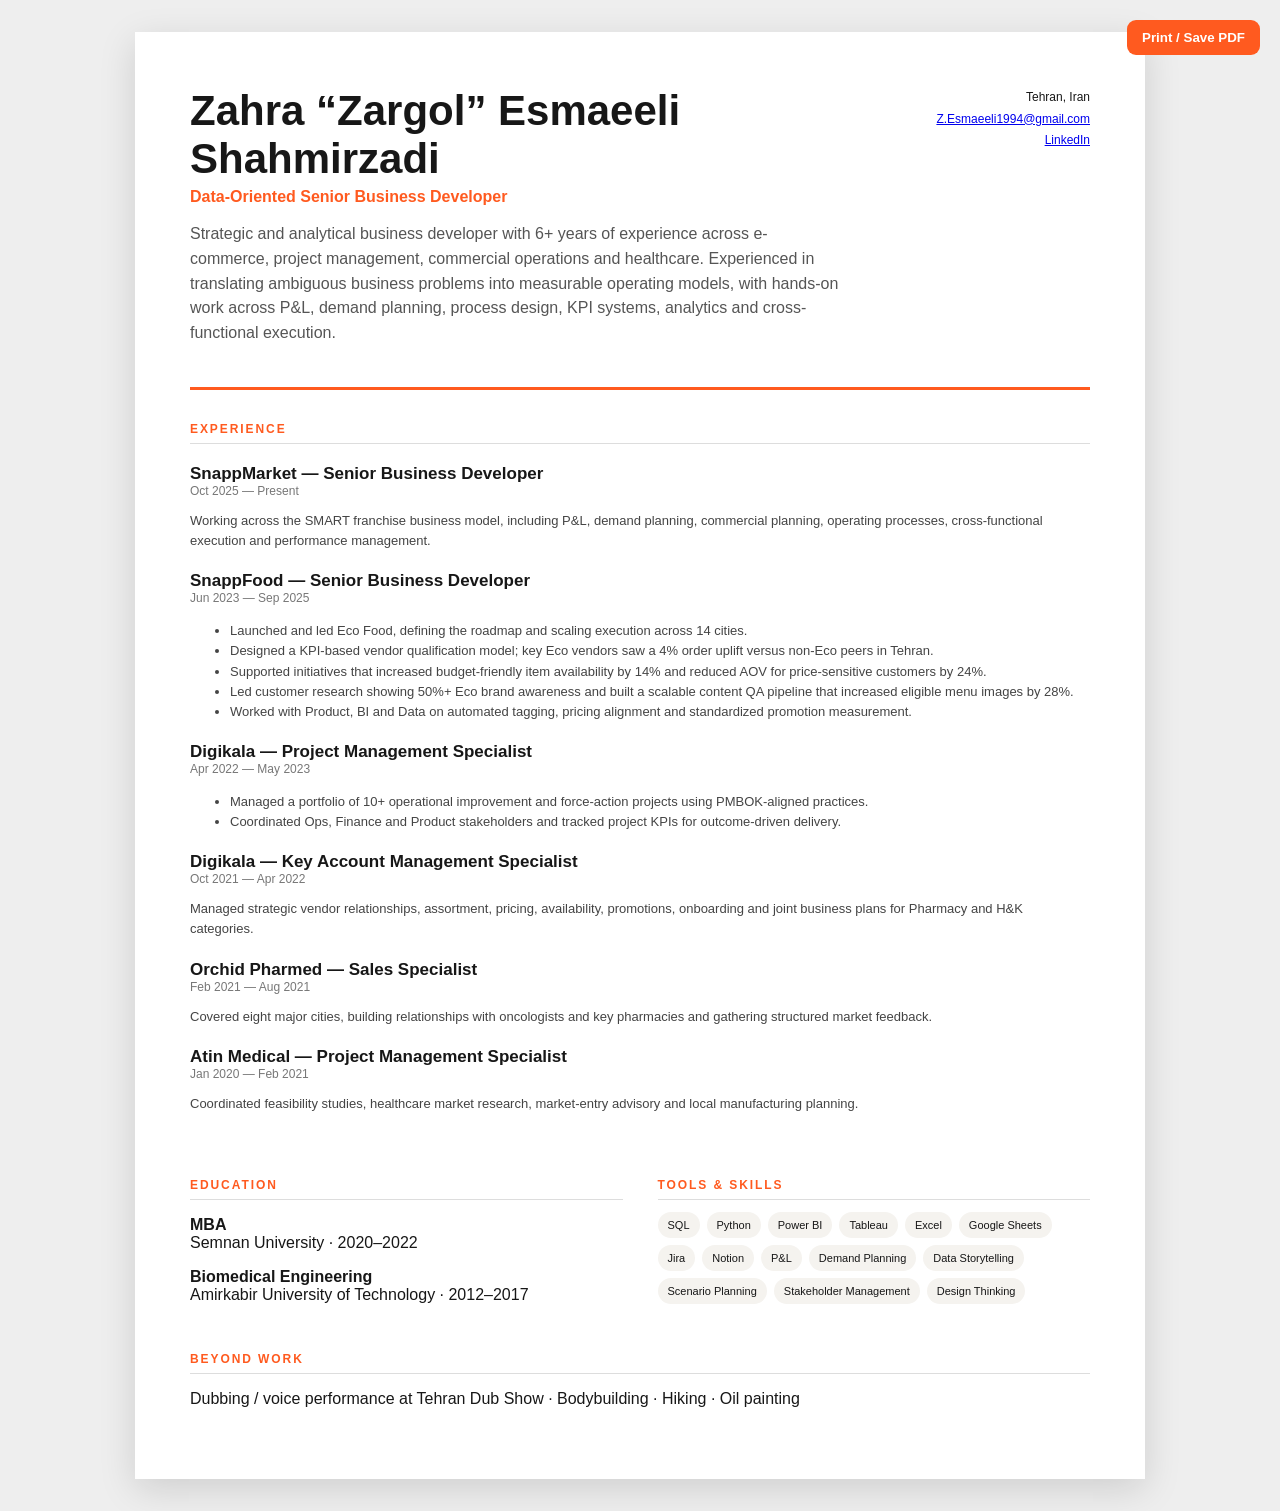
==== resume.html @ 5ae8bd81 "Add files via upload" ====
<!DOCTYPE html><html lang="en"><head><meta charset="UTF-8"><meta name="viewport" content="width=device-width,initial-scale=1"><title>Zargol — Resume</title><style>body{font-family:Arial,sans-serif;margin:0;color:#171717;background:#eee}.page{max-width:900px;margin:32px auto;background:white;padding:55px;box-shadow:0 10px 35px #0002}.head{display:grid;grid-template-columns:1fr auto;gap:25px;border-bottom:3px solid #ff5a1f;padding-bottom:25px}.head h1{font-size:42px;margin:0}.head h2{font-size:16px;color:#ff5a1f;margin:5px 0}.head p{max-width:650px;color:#555;line-height:1.55}.contact{text-align:right;font-size:12px;line-height:1.8}.section{margin-top:32px}.section h3{font-size:12px;letter-spacing:.16em;color:#ff5a1f;border-bottom:1px solid #ddd;padding-bottom:7px}.job{margin:20px 0}.job h4{margin:0;font-size:17px}.meta{color:#777;font-size:12px}.job p,.job li{font-size:13px;line-height:1.55;color:#444}.cols{display:grid;grid-template-columns:1fr 1fr;gap:35px}.tags{display:flex;flex-wrap:wrap;gap:7px}.tags span{background:#f5f3ef;padding:7px 10px;border-radius:99px;font-size:11px}.print{position:fixed;right:20px;top:20px;background:#ff5a1f;color:#fff;border:0;padding:10px 15px;border-radius:9px;font-weight:bold;cursor:pointer}@media print{body{background:#fff}.page{box-shadow:none;margin:0;max-width:none;padding:25px}.print{display:none}}@media(max-width:700px){.page{margin:0;padding:25px}.head,.cols{grid-template-columns:1fr}.contact{text-align:left}}</style></head><body><button class="print" onclick="print()">Print / Save PDF</button><div class="page"><div class="head"><div><h1>Zahra “Zargol” Esmaeeli Shahmirzadi</h1><h2>Data-Oriented Senior Business Developer</h2><p>Strategic and analytical business developer with 6+ years of experience across e-commerce, project management, commercial operations and healthcare. Experienced in translating ambiguous business problems into measurable operating models, with hands-on work across P&L, demand planning, process design, KPI systems, analytics and cross-functional execution.</p></div><div class="contact">Tehran, Iran<br><a href="mailto:Z.Esmaeeli1994@gmail.com">Z.Esmaeeli1994@gmail.com</a><br><a href="https://www.linkedin.com/in/zahra-esmaeeli-shahmirzadi-a668a59b">LinkedIn</a></div></div><div class="section"><h3>EXPERIENCE</h3><div class="job"><h4>SnappMarket — Senior Business Developer</h4><div class="meta">Oct 2025 — Present</div><p>Working across the SMART franchise business model, including P&L, demand planning, commercial planning, operating processes, cross-functional execution and performance management.</p></div><div class="job"><h4>SnappFood — Senior Business Developer</h4><div class="meta">Jun 2023 — Sep 2025</div><ul><li>Launched and led Eco Food, defining the roadmap and scaling execution across 14 cities.</li><li>Designed a KPI-based vendor qualification model; key Eco vendors saw a 4% order uplift versus non-Eco peers in Tehran.</li><li>Supported initiatives that increased budget-friendly item availability by 14% and reduced AOV for price-sensitive customers by 24%.</li><li>Led customer research showing 50%+ Eco brand awareness and built a scalable content QA pipeline that increased eligible menu images by 28%.</li><li>Worked with Product, BI and Data on automated tagging, pricing alignment and standardized promotion measurement.</li></ul></div><div class="job"><h4>Digikala — Project Management Specialist</h4><div class="meta">Apr 2022 — May 2023</div><ul><li>Managed a portfolio of 10+ operational improvement and force-action projects using PMBOK-aligned practices.</li><li>Coordinated Ops, Finance and Product stakeholders and tracked project KPIs for outcome-driven delivery.</li></ul></div><div class="job"><h4>Digikala — Key Account Management Specialist</h4><div class="meta">Oct 2021 — Apr 2022</div><p>Managed strategic vendor relationships, assortment, pricing, availability, promotions, onboarding and joint business plans for Pharmacy and H&K categories.</p></div><div class="job"><h4>Orchid Pharmed — Sales Specialist</h4><div class="meta">Feb 2021 — Aug 2021</div><p>Covered eight major cities, building relationships with oncologists and key pharmacies and gathering structured market feedback.</p></div><div class="job"><h4>Atin Medical — Project Management Specialist</h4><div class="meta">Jan 2020 — Feb 2021</div><p>Coordinated feasibility studies, healthcare market research, market-entry advisory and local manufacturing planning.</p></div></div><div class="cols"><div class="section"><h3>EDUCATION</h3><p><b>MBA</b><br>Semnan University · 2020–2022</p><p><b>Biomedical Engineering</b><br>Amirkabir University of Technology · 2012–2017</p></div><div class="section"><h3>TOOLS & SKILLS</h3><div class="tags"><span>SQL</span><span>Python</span><span>Power BI</span><span>Tableau</span><span>Excel</span><span>Google Sheets</span><span>Jira</span><span>Notion</span><span>P&L</span><span>Demand Planning</span><span>Data Storytelling</span><span>Scenario Planning</span><span>Stakeholder Management</span><span>Design Thinking</span></div></div></div><div class="section"><h3>BEYOND WORK</h3><p>Dubbing / voice performance at Tehran Dub Show · Bodybuilding · Hiking · Oil painting</p></div></div></body></html>
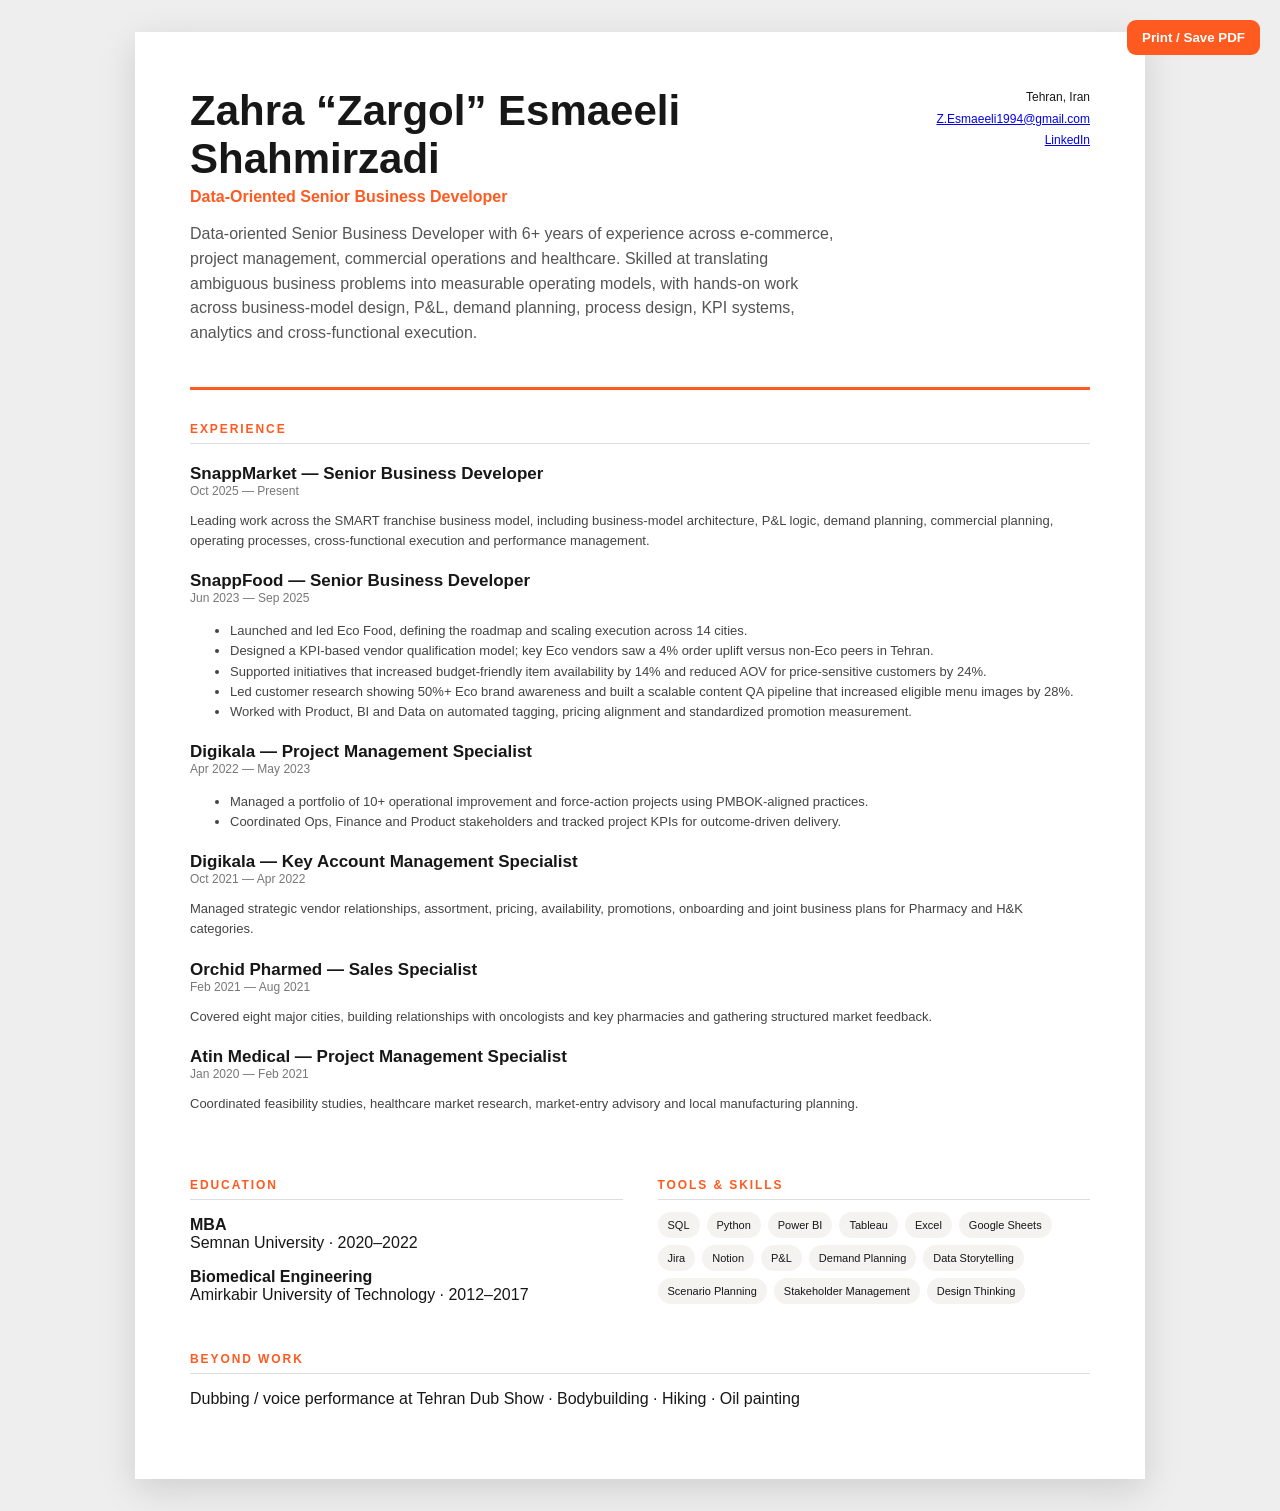
==== commit aca33be2: "Add files via upload" ====
--- a/resume.html
+++ b/resume.html
@@ -1 +1 @@
-<!DOCTYPE html><html lang="en"><head><meta charset="UTF-8"><meta name="viewport" content="width=device-width,initial-scale=1"><title>Zargol — Resume</title><style>body{font-family:Arial,sans-serif;margin:0;color:#171717;background:#eee}.page{max-width:900px;margin:32px auto;background:white;padding:55px;box-shadow:0 10px 35px #0002}.head{display:grid;grid-template-columns:1fr auto;gap:25px;border-bottom:3px solid #ff5a1f;padding-bottom:25px}.head h1{font-size:42px;margin:0}.head h2{font-size:16px;color:#ff5a1f;margin:5px 0}.head p{max-width:650px;color:#555;line-height:1.55}.contact{text-align:right;font-size:12px;line-height:1.8}.section{margin-top:32px}.section h3{font-size:12px;letter-spacing:.16em;color:#ff5a1f;border-bottom:1px solid #ddd;padding-bottom:7px}.job{margin:20px 0}.job h4{margin:0;font-size:17px}.meta{color:#777;font-size:12px}.job p,.job li{font-size:13px;line-height:1.55;color:#444}.cols{display:grid;grid-template-columns:1fr 1fr;gap:35px}.tags{display:flex;flex-wrap:wrap;gap:7px}.tags span{background:#f5f3ef;padding:7px 10px;border-radius:99px;font-size:11px}.print{position:fixed;right:20px;top:20px;background:#ff5a1f;color:#fff;border:0;padding:10px 15px;border-radius:9px;font-weight:bold;cursor:pointer}@media print{body{background:#fff}.page{box-shadow:none;margin:0;max-width:none;padding:25px}.print{display:none}}@media(max-width:700px){.page{margin:0;padding:25px}.head,.cols{grid-template-columns:1fr}.contact{text-align:left}}</style></head><body><button class="print" onclick="print()">Print / Save PDF</button><div class="page"><div class="head"><div><h1>Zahra “Zargol” Esmaeeli Shahmirzadi</h1><h2>Data-Oriented Senior Business Developer</h2><p>Strategic and analytical business developer with 6+ years of experience across e-commerce, project management, commercial operations and healthcare. Experienced in translating ambiguous business problems into measurable operating models, with hands-on work across P&L, demand planning, process design, KPI systems, analytics and cross-functional execution.</p></div><div class="contact">Tehran, Iran<br><a href="mailto:Z.Esmaeeli1994@gmail.com">Z.Esmaeeli1994@gmail.com</a><br><a href="https://www.linkedin.com/in/zahra-esmaeeli-shahmirzadi-a668a59b">LinkedIn</a></div></div><div class="section"><h3>EXPERIENCE</h3><div class="job"><h4>SnappMarket — Senior Business Developer</h4><div class="meta">Oct 2025 — Present</div><p>Working across the SMART franchise business model, including P&L, demand planning, commercial planning, operating processes, cross-functional execution and performance management.</p></div><div class="job"><h4>SnappFood — Senior Business Developer</h4><div class="meta">Jun 2023 — Sep 2025</div><ul><li>Launched and led Eco Food, defining the roadmap and scaling execution across 14 cities.</li><li>Designed a KPI-based vendor qualification model; key Eco vendors saw a 4% order uplift versus non-Eco peers in Tehran.</li><li>Supported initiatives that increased budget-friendly item availability by 14% and reduced AOV for price-sensitive customers by 24%.</li><li>Led customer research showing 50%+ Eco brand awareness and built a scalable content QA pipeline that increased eligible menu images by 28%.</li><li>Worked with Product, BI and Data on automated tagging, pricing alignment and standardized promotion measurement.</li></ul></div><div class="job"><h4>Digikala — Project Management Specialist</h4><div class="meta">Apr 2022 — May 2023</div><ul><li>Managed a portfolio of 10+ operational improvement and force-action projects using PMBOK-aligned practices.</li><li>Coordinated Ops, Finance and Product stakeholders and tracked project KPIs for outcome-driven delivery.</li></ul></div><div class="job"><h4>Digikala — Key Account Management Specialist</h4><div class="meta">Oct 2021 — Apr 2022</div><p>Managed strategic vendor relationships, assortment, pricing, availability, promotions, onboarding and joint business plans for Pharmacy and H&K categories.</p></div><div class="job"><h4>Orchid Pharmed — Sales Specialist</h4><div class="meta">Feb 2021 — Aug 2021</div><p>Covered eight major cities, building relationships with oncologists and key pharmacies and gathering structured market feedback.</p></div><div class="job"><h4>Atin Medical — Project Management Specialist</h4><div class="meta">Jan 2020 — Feb 2021</div><p>Coordinated feasibility studies, healthcare market research, market-entry advisory and local manufacturing planning.</p></div></div><div class="cols"><div class="section"><h3>EDUCATION</h3><p><b>MBA</b><br>Semnan University · 2020–2022</p><p><b>Biomedical Engineering</b><br>Amirkabir University of Technology · 2012–2017</p></div><div class="section"><h3>TOOLS & SKILLS</h3><div class="tags"><span>SQL</span><span>Python</span><span>Power BI</span><span>Tableau</span><span>Excel</span><span>Google Sheets</span><span>Jira</span><span>Notion</span><span>P&L</span><span>Demand Planning</span><span>Data Storytelling</span><span>Scenario Planning</span><span>Stakeholder Management</span><span>Design Thinking</span></div></div></div><div class="section"><h3>BEYOND WORK</h3><p>Dubbing / voice performance at Tehran Dub Show · Bodybuilding · Hiking · Oil painting</p></div></div></body></html>
+<!DOCTYPE html><html lang="en"><head><meta charset="UTF-8"><meta name="viewport" content="width=device-width,initial-scale=1"><title>Zargol — Resume</title><style>body{font-family:Arial,sans-serif;margin:0;color:#171717;background:#eee}.page{max-width:900px;margin:32px auto;background:white;padding:55px;box-shadow:0 10px 35px #0002}.head{display:grid;grid-template-columns:1fr auto;gap:25px;border-bottom:3px solid #ff5a1f;padding-bottom:25px}.head h1{font-size:42px;margin:0}.head h2{font-size:16px;color:#ff5a1f;margin:5px 0}.head p{max-width:650px;color:#555;line-height:1.55}.contact{text-align:right;font-size:12px;line-height:1.8}.section{margin-top:32px}.section h3{font-size:12px;letter-spacing:.16em;color:#ff5a1f;border-bottom:1px solid #ddd;padding-bottom:7px}.job{margin:20px 0}.job h4{margin:0;font-size:17px}.meta{color:#777;font-size:12px}.job p,.job li{font-size:13px;line-height:1.55;color:#444}.cols{display:grid;grid-template-columns:1fr 1fr;gap:35px}.tags{display:flex;flex-wrap:wrap;gap:7px}.tags span{background:#f5f3ef;padding:7px 10px;border-radius:99px;font-size:11px}.print{position:fixed;right:20px;top:20px;background:#ff5a1f;color:#fff;border:0;padding:10px 15px;border-radius:9px;font-weight:bold;cursor:pointer}@media print{body{background:#fff}.page{box-shadow:none;margin:0;max-width:none;padding:25px}.print{display:none}}@media(max-width:700px){.page{margin:0;padding:25px}.head,.cols{grid-template-columns:1fr}.contact{text-align:left}}</style></head><body><button class="print" onclick="print()">Print / Save PDF</button><div class="page"><div class="head"><div><h1>Zahra “Zargol” Esmaeeli Shahmirzadi</h1><h2>Data-Oriented Senior Business Developer</h2><p>Data-oriented Senior Business Developer with 6+ years of experience across e-commerce, project management, commercial operations and healthcare. Skilled at translating ambiguous business problems into measurable operating models, with hands-on work across business-model design, P&L, demand planning, process design, KPI systems, analytics and cross-functional execution.</p></div><div class="contact">Tehran, Iran<br><a href="mailto:Z.Esmaeeli1994@gmail.com">Z.Esmaeeli1994@gmail.com</a><br><a href="https://www.linkedin.com/in/zahra-esmaeeli-shahmirzadi-a668a59b">LinkedIn</a></div></div><div class="section"><h3>EXPERIENCE</h3><div class="job"><h4>SnappMarket — Senior Business Developer</h4><div class="meta">Oct 2025 — Present</div><p>Leading work across the SMART franchise business model, including business-model architecture, P&L logic, demand planning, commercial planning, operating processes, cross-functional execution and performance management.</p></div><div class="job"><h4>SnappFood — Senior Business Developer</h4><div class="meta">Jun 2023 — Sep 2025</div><ul><li>Launched and led Eco Food, defining the roadmap and scaling execution across 14 cities.</li><li>Designed a KPI-based vendor qualification model; key Eco vendors saw a 4% order uplift versus non-Eco peers in Tehran.</li><li>Supported initiatives that increased budget-friendly item availability by 14% and reduced AOV for price-sensitive customers by 24%.</li><li>Led customer research showing 50%+ Eco brand awareness and built a scalable content QA pipeline that increased eligible menu images by 28%.</li><li>Worked with Product, BI and Data on automated tagging, pricing alignment and standardized promotion measurement.</li></ul></div><div class="job"><h4>Digikala — Project Management Specialist</h4><div class="meta">Apr 2022 — May 2023</div><ul><li>Managed a portfolio of 10+ operational improvement and force-action projects using PMBOK-aligned practices.</li><li>Coordinated Ops, Finance and Product stakeholders and tracked project KPIs for outcome-driven delivery.</li></ul></div><div class="job"><h4>Digikala — Key Account Management Specialist</h4><div class="meta">Oct 2021 — Apr 2022</div><p>Managed strategic vendor relationships, assortment, pricing, availability, promotions, onboarding and joint business plans for Pharmacy and H&K categories.</p></div><div class="job"><h4>Orchid Pharmed — Sales Specialist</h4><div class="meta">Feb 2021 — Aug 2021</div><p>Covered eight major cities, building relationships with oncologists and key pharmacies and gathering structured market feedback.</p></div><div class="job"><h4>Atin Medical — Project Management Specialist</h4><div class="meta">Jan 2020 — Feb 2021</div><p>Coordinated feasibility studies, healthcare market research, market-entry advisory and local manufacturing planning.</p></div></div><div class="cols"><div class="section"><h3>EDUCATION</h3><p><b>MBA</b><br>Semnan University · 2020–2022</p><p><b>Biomedical Engineering</b><br>Amirkabir University of Technology · 2012–2017</p></div><div class="section"><h3>TOOLS & SKILLS</h3><div class="tags"><span>SQL</span><span>Python</span><span>Power BI</span><span>Tableau</span><span>Excel</span><span>Google Sheets</span><span>Jira</span><span>Notion</span><span>P&L</span><span>Demand Planning</span><span>Data Storytelling</span><span>Scenario Planning</span><span>Stakeholder Management</span><span>Design Thinking</span></div></div></div><div class="section"><h3>BEYOND WORK</h3><p>Dubbing / voice performance at Tehran Dub Show · Bodybuilding · Hiking · Oil painting</p></div></div></body></html>
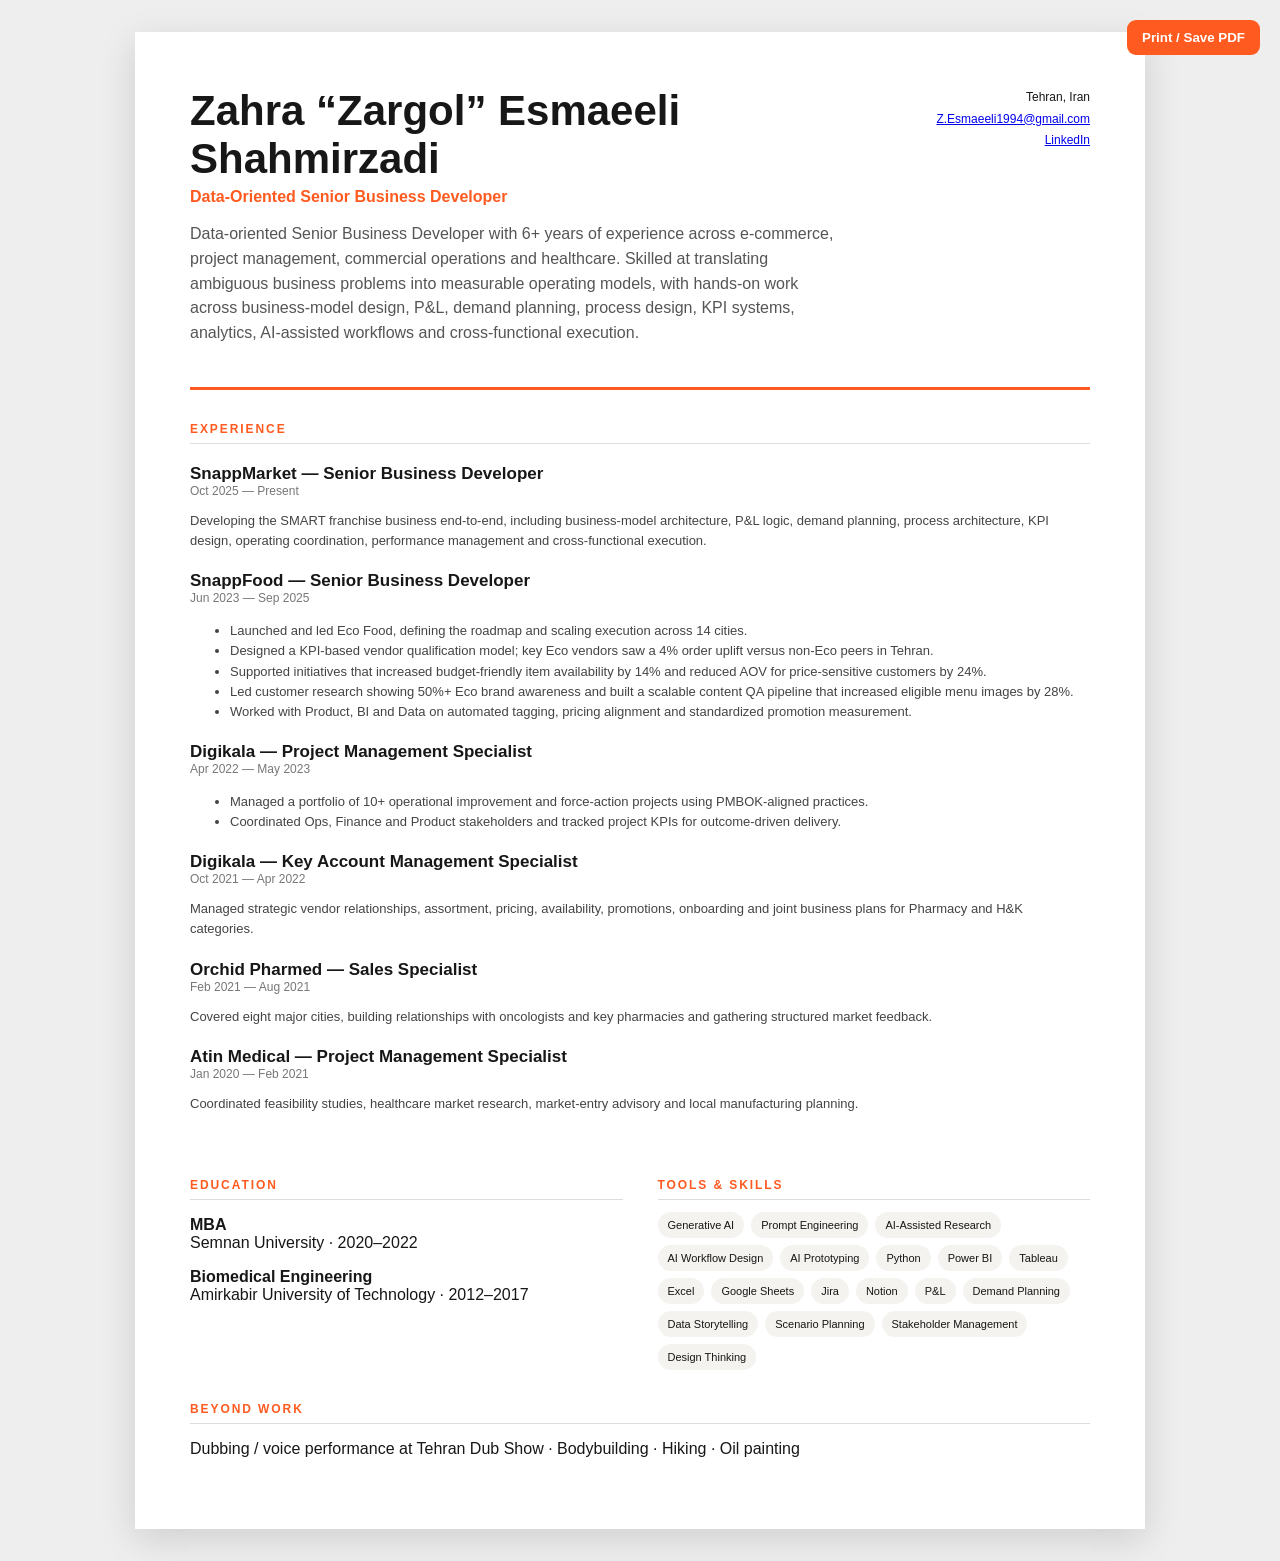
==== commit 94cfc5bf: "Add files via upload" ====
--- a/resume.html
+++ b/resume.html
@@ -1 +1 @@
-<!DOCTYPE html><html lang="en"><head><meta charset="UTF-8"><meta name="viewport" content="width=device-width,initial-scale=1"><title>Zargol — Resume</title><style>body{font-family:Arial,sans-serif;margin:0;color:#171717;background:#eee}.page{max-width:900px;margin:32px auto;background:white;padding:55px;box-shadow:0 10px 35px #0002}.head{display:grid;grid-template-columns:1fr auto;gap:25px;border-bottom:3px solid #ff5a1f;padding-bottom:25px}.head h1{font-size:42px;margin:0}.head h2{font-size:16px;color:#ff5a1f;margin:5px 0}.head p{max-width:650px;color:#555;line-height:1.55}.contact{text-align:right;font-size:12px;line-height:1.8}.section{margin-top:32px}.section h3{font-size:12px;letter-spacing:.16em;color:#ff5a1f;border-bottom:1px solid #ddd;padding-bottom:7px}.job{margin:20px 0}.job h4{margin:0;font-size:17px}.meta{color:#777;font-size:12px}.job p,.job li{font-size:13px;line-height:1.55;color:#444}.cols{display:grid;grid-template-columns:1fr 1fr;gap:35px}.tags{display:flex;flex-wrap:wrap;gap:7px}.tags span{background:#f5f3ef;padding:7px 10px;border-radius:99px;font-size:11px}.print{position:fixed;right:20px;top:20px;background:#ff5a1f;color:#fff;border:0;padding:10px 15px;border-radius:9px;font-weight:bold;cursor:pointer}@media print{body{background:#fff}.page{box-shadow:none;margin:0;max-width:none;padding:25px}.print{display:none}}@media(max-width:700px){.page{margin:0;padding:25px}.head,.cols{grid-template-columns:1fr}.contact{text-align:left}}</style></head><body><button class="print" onclick="print()">Print / Save PDF</button><div class="page"><div class="head"><div><h1>Zahra “Zargol” Esmaeeli Shahmirzadi</h1><h2>Data-Oriented Senior Business Developer</h2><p>Data-oriented Senior Business Developer with 6+ years of experience across e-commerce, project management, commercial operations and healthcare. Skilled at translating ambiguous business problems into measurable operating models, with hands-on work across business-model design, P&L, demand planning, process design, KPI systems, analytics and cross-functional execution.</p></div><div class="contact">Tehran, Iran<br><a href="mailto:Z.Esmaeeli1994@gmail.com">Z.Esmaeeli1994@gmail.com</a><br><a href="https://www.linkedin.com/in/zahra-esmaeeli-shahmirzadi-a668a59b">LinkedIn</a></div></div><div class="section"><h3>EXPERIENCE</h3><div class="job"><h4>SnappMarket — Senior Business Developer</h4><div class="meta">Oct 2025 — Present</div><p>Leading work across the SMART franchise business model, including business-model architecture, P&L logic, demand planning, commercial planning, operating processes, cross-functional execution and performance management.</p></div><div class="job"><h4>SnappFood — Senior Business Developer</h4><div class="meta">Jun 2023 — Sep 2025</div><ul><li>Launched and led Eco Food, defining the roadmap and scaling execution across 14 cities.</li><li>Designed a KPI-based vendor qualification model; key Eco vendors saw a 4% order uplift versus non-Eco peers in Tehran.</li><li>Supported initiatives that increased budget-friendly item availability by 14% and reduced AOV for price-sensitive customers by 24%.</li><li>Led customer research showing 50%+ Eco brand awareness and built a scalable content QA pipeline that increased eligible menu images by 28%.</li><li>Worked with Product, BI and Data on automated tagging, pricing alignment and standardized promotion measurement.</li></ul></div><div class="job"><h4>Digikala — Project Management Specialist</h4><div class="meta">Apr 2022 — May 2023</div><ul><li>Managed a portfolio of 10+ operational improvement and force-action projects using PMBOK-aligned practices.</li><li>Coordinated Ops, Finance and Product stakeholders and tracked project KPIs for outcome-driven delivery.</li></ul></div><div class="job"><h4>Digikala — Key Account Management Specialist</h4><div class="meta">Oct 2021 — Apr 2022</div><p>Managed strategic vendor relationships, assortment, pricing, availability, promotions, onboarding and joint business plans for Pharmacy and H&K categories.</p></div><div class="job"><h4>Orchid Pharmed — Sales Specialist</h4><div class="meta">Feb 2021 — Aug 2021</div><p>Covered eight major cities, building relationships with oncologists and key pharmacies and gathering structured market feedback.</p></div><div class="job"><h4>Atin Medical — Project Management Specialist</h4><div class="meta">Jan 2020 — Feb 2021</div><p>Coordinated feasibility studies, healthcare market research, market-entry advisory and local manufacturing planning.</p></div></div><div class="cols"><div class="section"><h3>EDUCATION</h3><p><b>MBA</b><br>Semnan University · 2020–2022</p><p><b>Biomedical Engineering</b><br>Amirkabir University of Technology · 2012–2017</p></div><div class="section"><h3>TOOLS & SKILLS</h3><div class="tags"><span>SQL</span><span>Python</span><span>Power BI</span><span>Tableau</span><span>Excel</span><span>Google Sheets</span><span>Jira</span><span>Notion</span><span>P&L</span><span>Demand Planning</span><span>Data Storytelling</span><span>Scenario Planning</span><span>Stakeholder Management</span><span>Design Thinking</span></div></div></div><div class="section"><h3>BEYOND WORK</h3><p>Dubbing / voice performance at Tehran Dub Show · Bodybuilding · Hiking · Oil painting</p></div></div></body></html>
+<!DOCTYPE html><html lang="en"><head><meta charset="UTF-8"><meta name="viewport" content="width=device-width,initial-scale=1"><title>Zargol — Resume</title><style>body{font-family:Arial,sans-serif;margin:0;color:#171717;background:#eee}.page{max-width:900px;margin:32px auto;background:white;padding:55px;box-shadow:0 10px 35px #0002}.head{display:grid;grid-template-columns:1fr auto;gap:25px;border-bottom:3px solid #ff5a1f;padding-bottom:25px}.head h1{font-size:42px;margin:0}.head h2{font-size:16px;color:#ff5a1f;margin:5px 0}.head p{max-width:650px;color:#555;line-height:1.55}.contact{text-align:right;font-size:12px;line-height:1.8}.section{margin-top:32px}.section h3{font-size:12px;letter-spacing:.16em;color:#ff5a1f;border-bottom:1px solid #ddd;padding-bottom:7px}.job{margin:20px 0}.job h4{margin:0;font-size:17px}.meta{color:#777;font-size:12px}.job p,.job li{font-size:13px;line-height:1.55;color:#444}.cols{display:grid;grid-template-columns:1fr 1fr;gap:35px}.tags{display:flex;flex-wrap:wrap;gap:7px}.tags span{background:#f5f3ef;padding:7px 10px;border-radius:99px;font-size:11px}.print{position:fixed;right:20px;top:20px;background:#ff5a1f;color:#fff;border:0;padding:10px 15px;border-radius:9px;font-weight:bold;cursor:pointer}@media print{body{background:#fff}.page{box-shadow:none;margin:0;max-width:none;padding:25px}.print{display:none}}@media(max-width:700px){.page{margin:0;padding:25px}.head,.cols{grid-template-columns:1fr}.contact{text-align:left}}</style></head><body><button class="print" onclick="print()">Print / Save PDF</button><div class="page"><div class="head"><div><h1>Zahra “Zargol” Esmaeeli Shahmirzadi</h1><h2>Data-Oriented Senior Business Developer</h2><p>Data-oriented Senior Business Developer with 6+ years of experience across e-commerce, project management, commercial operations and healthcare. Skilled at translating ambiguous business problems into measurable operating models, with hands-on work across business-model design, P&L, demand planning, process design, KPI systems, analytics, AI-assisted workflows and cross-functional execution.</p></div><div class="contact">Tehran, Iran<br><a href="mailto:Z.Esmaeeli1994@gmail.com">Z.Esmaeeli1994@gmail.com</a><br><a href="https://www.linkedin.com/in/zahra-esmaeeli-shahmirzadi-a668a59b">LinkedIn</a></div></div><div class="section"><h3>EXPERIENCE</h3><div class="job"><h4>SnappMarket — Senior Business Developer</h4><div class="meta">Oct 2025 — Present</div><p>Developing the SMART franchise business end-to-end, including business-model architecture, P&L logic, demand planning, process architecture, KPI design, operating coordination, performance management and cross-functional execution.</p></div><div class="job"><h4>SnappFood — Senior Business Developer</h4><div class="meta">Jun 2023 — Sep 2025</div><ul><li>Launched and led Eco Food, defining the roadmap and scaling execution across 14 cities.</li><li>Designed a KPI-based vendor qualification model; key Eco vendors saw a 4% order uplift versus non-Eco peers in Tehran.</li><li>Supported initiatives that increased budget-friendly item availability by 14% and reduced AOV for price-sensitive customers by 24%.</li><li>Led customer research showing 50%+ Eco brand awareness and built a scalable content QA pipeline that increased eligible menu images by 28%.</li><li>Worked with Product, BI and Data on automated tagging, pricing alignment and standardized promotion measurement.</li></ul></div><div class="job"><h4>Digikala — Project Management Specialist</h4><div class="meta">Apr 2022 — May 2023</div><ul><li>Managed a portfolio of 10+ operational improvement and force-action projects using PMBOK-aligned practices.</li><li>Coordinated Ops, Finance and Product stakeholders and tracked project KPIs for outcome-driven delivery.</li></ul></div><div class="job"><h4>Digikala — Key Account Management Specialist</h4><div class="meta">Oct 2021 — Apr 2022</div><p>Managed strategic vendor relationships, assortment, pricing, availability, promotions, onboarding and joint business plans for Pharmacy and H&K categories.</p></div><div class="job"><h4>Orchid Pharmed — Sales Specialist</h4><div class="meta">Feb 2021 — Aug 2021</div><p>Covered eight major cities, building relationships with oncologists and key pharmacies and gathering structured market feedback.</p></div><div class="job"><h4>Atin Medical — Project Management Specialist</h4><div class="meta">Jan 2020 — Feb 2021</div><p>Coordinated feasibility studies, healthcare market research, market-entry advisory and local manufacturing planning.</p></div></div><div class="cols"><div class="section"><h3>EDUCATION</h3><p><b>MBA</b><br>Semnan University · 2020–2022</p><p><b>Biomedical Engineering</b><br>Amirkabir University of Technology · 2012–2017</p></div><div class="section"><h3>TOOLS & SKILLS</h3><div class="tags"><span>Generative AI</span><span>Prompt Engineering</span><span>AI-Assisted Research</span><span>AI Workflow Design</span><span>AI Prototyping</span><span>Python</span><span>Power BI</span><span>Tableau</span><span>Excel</span><span>Google Sheets</span><span>Jira</span><span>Notion</span><span>P&L</span><span>Demand Planning</span><span>Data Storytelling</span><span>Scenario Planning</span><span>Stakeholder Management</span><span>Design Thinking</span></div></div></div><div class="section"><h3>BEYOND WORK</h3><p>Dubbing / voice performance at Tehran Dub Show · Bodybuilding · Hiking · Oil painting</p></div></div></body></html>
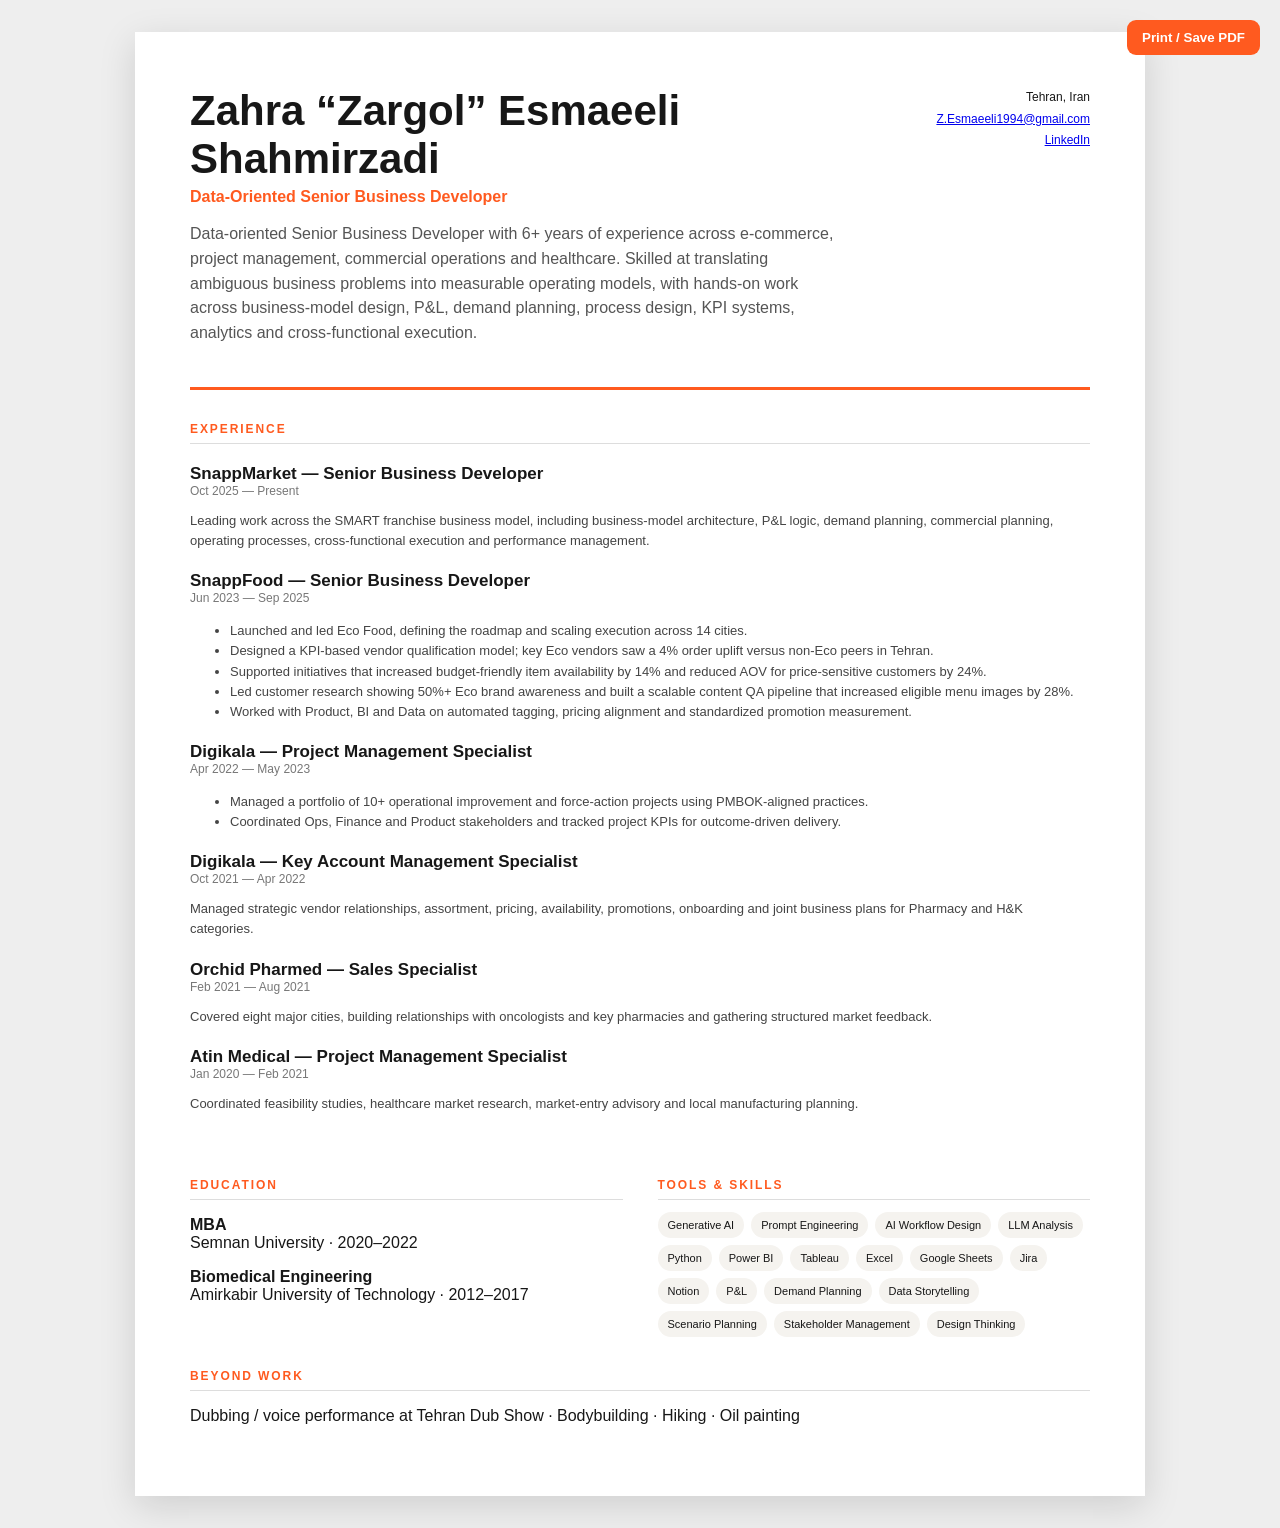
==== commit a1956962: "Add files via upload" ====
--- a/resume.html
+++ b/resume.html
@@ -1 +1 @@
-<!DOCTYPE html><html lang="en"><head><meta charset="UTF-8"><meta name="viewport" content="width=device-width,initial-scale=1"><title>Zargol — Resume</title><style>body{font-family:Arial,sans-serif;margin:0;color:#171717;background:#eee}.page{max-width:900px;margin:32px auto;background:white;padding:55px;box-shadow:0 10px 35px #0002}.head{display:grid;grid-template-columns:1fr auto;gap:25px;border-bottom:3px solid #ff5a1f;padding-bottom:25px}.head h1{font-size:42px;margin:0}.head h2{font-size:16px;color:#ff5a1f;margin:5px 0}.head p{max-width:650px;color:#555;line-height:1.55}.contact{text-align:right;font-size:12px;line-height:1.8}.section{margin-top:32px}.section h3{font-size:12px;letter-spacing:.16em;color:#ff5a1f;border-bottom:1px solid #ddd;padding-bottom:7px}.job{margin:20px 0}.job h4{margin:0;font-size:17px}.meta{color:#777;font-size:12px}.job p,.job li{font-size:13px;line-height:1.55;color:#444}.cols{display:grid;grid-template-columns:1fr 1fr;gap:35px}.tags{display:flex;flex-wrap:wrap;gap:7px}.tags span{background:#f5f3ef;padding:7px 10px;border-radius:99px;font-size:11px}.print{position:fixed;right:20px;top:20px;background:#ff5a1f;color:#fff;border:0;padding:10px 15px;border-radius:9px;font-weight:bold;cursor:pointer}@media print{body{background:#fff}.page{box-shadow:none;margin:0;max-width:none;padding:25px}.print{display:none}}@media(max-width:700px){.page{margin:0;padding:25px}.head,.cols{grid-template-columns:1fr}.contact{text-align:left}}</style></head><body><button class="print" onclick="print()">Print / Save PDF</button><div class="page"><div class="head"><div><h1>Zahra “Zargol” Esmaeeli Shahmirzadi</h1><h2>Data-Oriented Senior Business Developer</h2><p>Data-oriented Senior Business Developer with 6+ years of experience across e-commerce, project management, commercial operations and healthcare. Skilled at translating ambiguous business problems into measurable operating models, with hands-on work across business-model design, P&L, demand planning, process design, KPI systems, analytics, AI-assisted workflows and cross-functional execution.</p></div><div class="contact">Tehran, Iran<br><a href="mailto:Z.Esmaeeli1994@gmail.com">Z.Esmaeeli1994@gmail.com</a><br><a href="https://www.linkedin.com/in/zahra-esmaeeli-shahmirzadi-a668a59b">LinkedIn</a></div></div><div class="section"><h3>EXPERIENCE</h3><div class="job"><h4>SnappMarket — Senior Business Developer</h4><div class="meta">Oct 2025 — Present</div><p>Developing the SMART franchise business end-to-end, including business-model architecture, P&L logic, demand planning, process architecture, KPI design, operating coordination, performance management and cross-functional execution.</p></div><div class="job"><h4>SnappFood — Senior Business Developer</h4><div class="meta">Jun 2023 — Sep 2025</div><ul><li>Launched and led Eco Food, defining the roadmap and scaling execution across 14 cities.</li><li>Designed a KPI-based vendor qualification model; key Eco vendors saw a 4% order uplift versus non-Eco peers in Tehran.</li><li>Supported initiatives that increased budget-friendly item availability by 14% and reduced AOV for price-sensitive customers by 24%.</li><li>Led customer research showing 50%+ Eco brand awareness and built a scalable content QA pipeline that increased eligible menu images by 28%.</li><li>Worked with Product, BI and Data on automated tagging, pricing alignment and standardized promotion measurement.</li></ul></div><div class="job"><h4>Digikala — Project Management Specialist</h4><div class="meta">Apr 2022 — May 2023</div><ul><li>Managed a portfolio of 10+ operational improvement and force-action projects using PMBOK-aligned practices.</li><li>Coordinated Ops, Finance and Product stakeholders and tracked project KPIs for outcome-driven delivery.</li></ul></div><div class="job"><h4>Digikala — Key Account Management Specialist</h4><div class="meta">Oct 2021 — Apr 2022</div><p>Managed strategic vendor relationships, assortment, pricing, availability, promotions, onboarding and joint business plans for Pharmacy and H&K categories.</p></div><div class="job"><h4>Orchid Pharmed — Sales Specialist</h4><div class="meta">Feb 2021 — Aug 2021</div><p>Covered eight major cities, building relationships with oncologists and key pharmacies and gathering structured market feedback.</p></div><div class="job"><h4>Atin Medical — Project Management Specialist</h4><div class="meta">Jan 2020 — Feb 2021</div><p>Coordinated feasibility studies, healthcare market research, market-entry advisory and local manufacturing planning.</p></div></div><div class="cols"><div class="section"><h3>EDUCATION</h3><p><b>MBA</b><br>Semnan University · 2020–2022</p><p><b>Biomedical Engineering</b><br>Amirkabir University of Technology · 2012–2017</p></div><div class="section"><h3>TOOLS & SKILLS</h3><div class="tags"><span>Generative AI</span><span>Prompt Engineering</span><span>AI-Assisted Research</span><span>AI Workflow Design</span><span>AI Prototyping</span><span>Python</span><span>Power BI</span><span>Tableau</span><span>Excel</span><span>Google Sheets</span><span>Jira</span><span>Notion</span><span>P&L</span><span>Demand Planning</span><span>Data Storytelling</span><span>Scenario Planning</span><span>Stakeholder Management</span><span>Design Thinking</span></div></div></div><div class="section"><h3>BEYOND WORK</h3><p>Dubbing / voice performance at Tehran Dub Show · Bodybuilding · Hiking · Oil painting</p></div></div></body></html>
+<!DOCTYPE html><html lang="en"><head><meta charset="UTF-8"><meta name="viewport" content="width=device-width,initial-scale=1"><title>Zargol — Resume</title><style>body{font-family:Arial,sans-serif;margin:0;color:#171717;background:#eee}.page{max-width:900px;margin:32px auto;background:white;padding:55px;box-shadow:0 10px 35px #0002}.head{display:grid;grid-template-columns:1fr auto;gap:25px;border-bottom:3px solid #ff5a1f;padding-bottom:25px}.head h1{font-size:42px;margin:0}.head h2{font-size:16px;color:#ff5a1f;margin:5px 0}.head p{max-width:650px;color:#555;line-height:1.55}.contact{text-align:right;font-size:12px;line-height:1.8}.section{margin-top:32px}.section h3{font-size:12px;letter-spacing:.16em;color:#ff5a1f;border-bottom:1px solid #ddd;padding-bottom:7px}.job{margin:20px 0}.job h4{margin:0;font-size:17px}.meta{color:#777;font-size:12px}.job p,.job li{font-size:13px;line-height:1.55;color:#444}.cols{display:grid;grid-template-columns:1fr 1fr;gap:35px}.tags{display:flex;flex-wrap:wrap;gap:7px}.tags span{background:#f5f3ef;padding:7px 10px;border-radius:99px;font-size:11px}.print{position:fixed;right:20px;top:20px;background:#ff5a1f;color:#fff;border:0;padding:10px 15px;border-radius:9px;font-weight:bold;cursor:pointer}@media print{body{background:#fff}.page{box-shadow:none;margin:0;max-width:none;padding:25px}.print{display:none}}@media(max-width:700px){.page{margin:0;padding:25px}.head,.cols{grid-template-columns:1fr}.contact{text-align:left}}</style></head><body><button class="print" onclick="print()">Print / Save PDF</button><div class="page"><div class="head"><div><h1>Zahra “Zargol” Esmaeeli Shahmirzadi</h1><h2>Data-Oriented Senior Business Developer</h2><p>Data-oriented Senior Business Developer with 6+ years of experience across e-commerce, project management, commercial operations and healthcare. Skilled at translating ambiguous business problems into measurable operating models, with hands-on work across business-model design, P&L, demand planning, process design, KPI systems, analytics and cross-functional execution.</p></div><div class="contact">Tehran, Iran<br><a href="mailto:Z.Esmaeeli1994@gmail.com">Z.Esmaeeli1994@gmail.com</a><br><a href="https://www.linkedin.com/in/zahra-esmaeeli-shahmirzadi-a668a59b">LinkedIn</a></div></div><div class="section"><h3>EXPERIENCE</h3><div class="job"><h4>SnappMarket — Senior Business Developer</h4><div class="meta">Oct 2025 — Present</div><p>Leading work across the SMART franchise business model, including business-model architecture, P&L logic, demand planning, commercial planning, operating processes, cross-functional execution and performance management.</p></div><div class="job"><h4>SnappFood — Senior Business Developer</h4><div class="meta">Jun 2023 — Sep 2025</div><ul><li>Launched and led Eco Food, defining the roadmap and scaling execution across 14 cities.</li><li>Designed a KPI-based vendor qualification model; key Eco vendors saw a 4% order uplift versus non-Eco peers in Tehran.</li><li>Supported initiatives that increased budget-friendly item availability by 14% and reduced AOV for price-sensitive customers by 24%.</li><li>Led customer research showing 50%+ Eco brand awareness and built a scalable content QA pipeline that increased eligible menu images by 28%.</li><li>Worked with Product, BI and Data on automated tagging, pricing alignment and standardized promotion measurement.</li></ul></div><div class="job"><h4>Digikala — Project Management Specialist</h4><div class="meta">Apr 2022 — May 2023</div><ul><li>Managed a portfolio of 10+ operational improvement and force-action projects using PMBOK-aligned practices.</li><li>Coordinated Ops, Finance and Product stakeholders and tracked project KPIs for outcome-driven delivery.</li></ul></div><div class="job"><h4>Digikala — Key Account Management Specialist</h4><div class="meta">Oct 2021 — Apr 2022</div><p>Managed strategic vendor relationships, assortment, pricing, availability, promotions, onboarding and joint business plans for Pharmacy and H&K categories.</p></div><div class="job"><h4>Orchid Pharmed — Sales Specialist</h4><div class="meta">Feb 2021 — Aug 2021</div><p>Covered eight major cities, building relationships with oncologists and key pharmacies and gathering structured market feedback.</p></div><div class="job"><h4>Atin Medical — Project Management Specialist</h4><div class="meta">Jan 2020 — Feb 2021</div><p>Coordinated feasibility studies, healthcare market research, market-entry advisory and local manufacturing planning.</p></div></div><div class="cols"><div class="section"><h3>EDUCATION</h3><p><b>MBA</b><br>Semnan University · 2020–2022</p><p><b>Biomedical Engineering</b><br>Amirkabir University of Technology · 2012–2017</p></div><div class="section"><h3>TOOLS & SKILLS</h3><div class="tags"><span>Generative AI</span><span>Prompt Engineering</span><span>AI Workflow Design</span><span>LLM Analysis</span><span>Python</span><span>Power BI</span><span>Tableau</span><span>Excel</span><span>Google Sheets</span><span>Jira</span><span>Notion</span><span>P&L</span><span>Demand Planning</span><span>Data Storytelling</span><span>Scenario Planning</span><span>Stakeholder Management</span><span>Design Thinking</span></div></div></div><div class="section"><h3>BEYOND WORK</h3><p>Dubbing / voice performance at Tehran Dub Show · Bodybuilding · Hiking · Oil painting</p></div></div></body></html>
